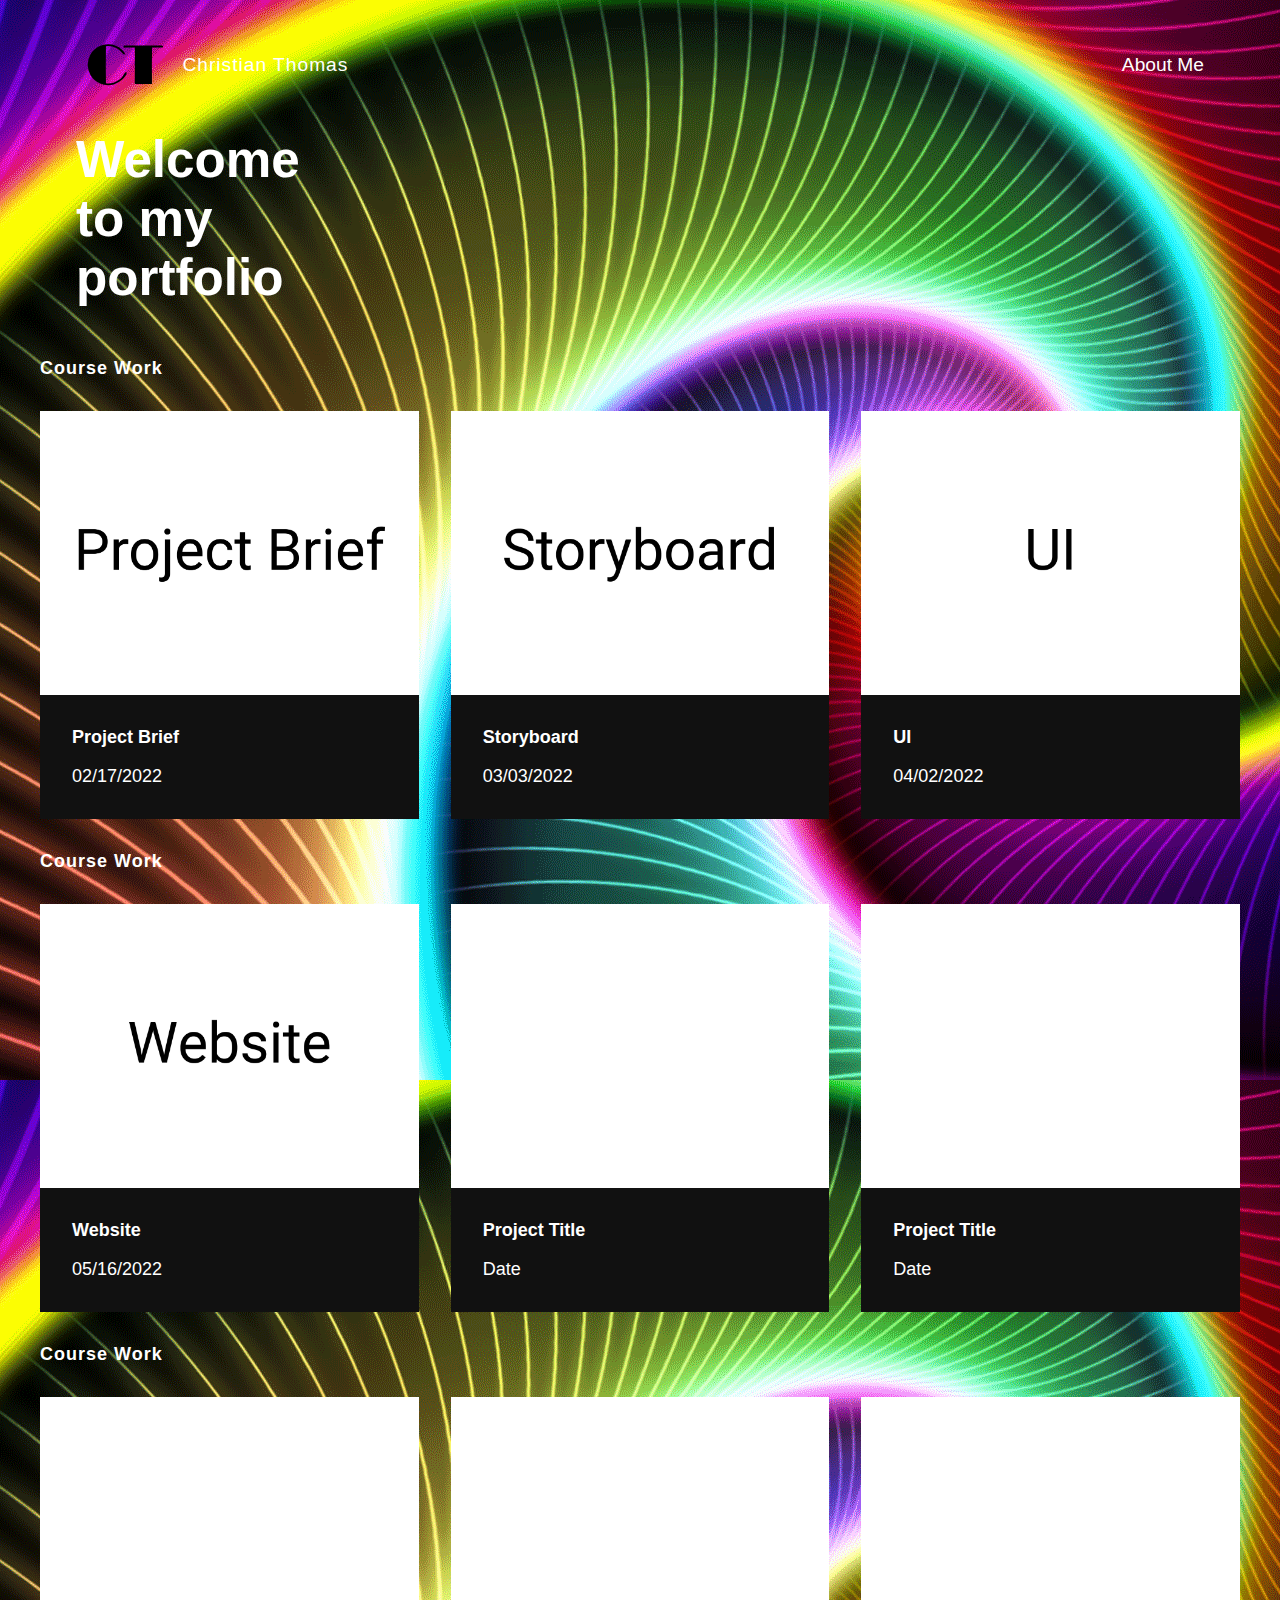
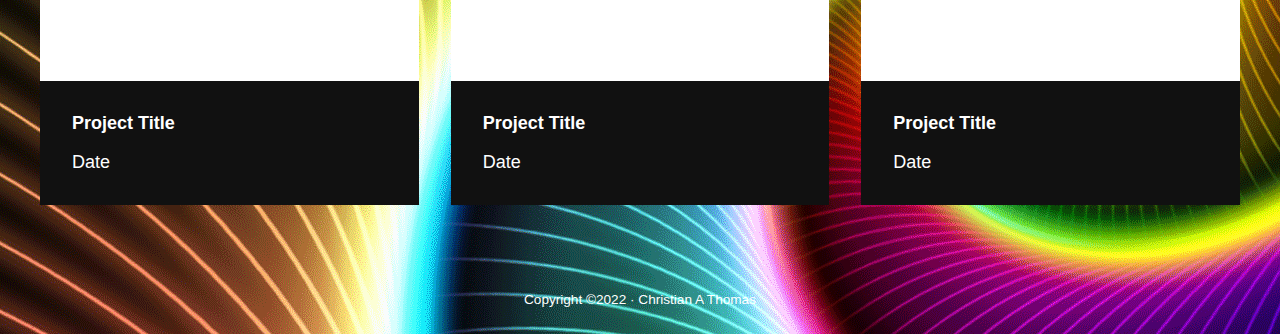
==== index.html @ 930c8ca1 "1" ====
<!-- HTML -->

<!DOCTYPE html>
<html>
	<head>
		<script src="https://cdnjs.cloudflare.com/ajax/libs/jquery/3.6.0/jquery.min.js" integrity="sha512-894YE6QWD5I59HgZOGReFYm4dnWc1Qt5NtvYSaNcOP+u1T9qYdvdihz0PPSiiqn/+/3e7Jo4EaG7TubfWGUrMQ==" crossorigin="anonymous" referrerpolicy="no-referrer"></script>
		<script src="js/main.js"></script>
		<link rel="stylesheet" type="text/css" href="css/grid.css">
		<link rel="stylesheet" type="text/css" href="css/reset.css">
		<link rel="stylesheet" type="text/css" href="css/style.css">
		<!-- SEO -->
		<meta name="description" content="This is my web journal.">
		<meta name="author" content="Christian Thomas">
		<meta name="viewport" content="width=device-width, initial-scale=1.0">
		<!--  Bookmark Icon-->
		<link rel="icon" type="image/png" href="images/CT.png">
		<!-- load google fonts -->
		<link href="https://fonts.googleapis.com/css2?family=Roboto:ital@1&family=Stick&display=swap" rel="stylesheet">
		<title> Christian Thomas Arts 486 </title>
	</head>
    <body>
    	<div id="wrapper">
    		<div id="masthead" class="grid">
    			<div id="topnav" class="width-12-12 width-12-12-m">
    				<ul>
						<li>
							<div id="logo">
								<a href="/" title="Christian Thomas">
									<svg id="Layer_1" data-name="Layer 1" xmlns="http://www.w3.org/2000/svg" viewBox="0 0 1037.62 583.66"><path d="M303.58,104.22l-1.71,202.92,1.71,172.3a191.52,191.52,0,0,0,24.59,2q28,0,57.44-10a181.86,181.86,0,0,0,52-27.19q14.58-11.16,30.15-29.76a212.54,212.54,0,0,0,25-36.35q5.43-10.31,11.72-10.3,9.44,0,9.43,8,0,8.58-14.16,29.05a244.72,244.72,0,0,1-31.06,36.78,199.27,199.27,0,0,1-86.14,48.94,213.14,213.14,0,0,1-57.25,8.3q-40.06,0-80.42-17.17-64.68-27.19-98.45-86.15-28.05-48.94-28.05-103.89,0-56.1,29.19-105.9,31.2-52.95,88.15-81,41.51-20,89.58-20,82.44,0,142.53,55.81,28.62,26.63,28.62,38.35a7.63,7.63,0,0,1-2.85,5.73,9.25,9.25,0,0,1-6.29,2.57q-5.71,0-13.72-11.16-24.57-34-64.87-53.95a190,190,0,0,0-85.16-19.89A96.57,96.57,0,0,0,303.58,104.22Z"/><path d="M771.39,115.67,770,205.25l-.86,85,.86,196.9H595.38l1.72-228.1-.86-77.56-.86-65.83-37.78.86-54.09,1.14-8,.29q-13.73,0-13.73-10.3,0-9.16,8-10.31,2.28-.57,14-.85H855q18.3.28,21.75,1.71,5.71,2.3,5.72,9.73,0,9.74-14.6,9.73L843,116.82l-65.83-1.15Z"/></svg>
	          			<h1>Christian Thomas</h1>
	        			</a>
      				</div>
						</li>
						<li><a href="about.html">About Me</a></li>
					</ul>
				</div>
			</div>
			<div id="main" class="grid">

	        <div id="intro-holder">
	          <h1>Welcome to my portfolio</h1>
	        </div>
	      </div>
	      <div id="work" class="width-12-12-m width-12-12">
	        <h3>Course Work</h3>
	        <div id="work-holder" class="grid">
	          <div class="width-12-12-m width-4-12 work-item">
	            <a class="inner" href="800.html" title="Project Brief">
	              <img title="Project Brief" src="images/Project Brief.jpg" />
	              <div class="work-inside">
	                <h2>Project Brief</h2>
	                <p>02/17/2022</p>
	              </div>
	            </a>
	          </div>
	          <div class="width-12-12-m width-4-12 work-item">
	            <a class="inner" href="story board.html" title="Story Board">
	              <img title="Storyboard" src="images/Storyboard-01.jpg"/>
	              <div class="work-inside">
	                <h2>Storyboard</h2>
	                <p>03/03/2022</p>
	              </div>
	            </a>
	          </div>
	          <div class="width-12-12-m width-4-12 work-item">
	            <a class="inner" href="UI.html" title="Project Title">
	              <img title="UI" src="images/UI.jpg" />
	              <div class="work-inside">
	                <h2>UI</h2>
	                <p>04/02/2022</p>
	              </div>
	            </a>
	          </div>
	          <div id="work" class="width-12-12-m width-12-12">
	        <h3>Course Work</h3>
	        <div id="work-holder" class="grid">
	          <div class="width-12-12-m width-4-12 work-item">
	            <a class="inner" href="website.html" title="Project Title">
	              <img title="Website" src="images/website-01.jpg" />
	              <div class="work-inside">
	                <h2>Website</h2>
	                <p>05/16/2022</p>
	              </div>
	            </a>
	          </div>
	          <div class="width-12-12-m width-4-12 work-item">
	            <a class="inner" href="portfolio-single.html" title="Project Title">
	              <img title="Every Single Person" src="images/white-01.jpg" />
	              <div class="work-inside">
	                <h2>Project Title</h2>
	                <p>Date</p>
	              </div>
	            </a>
	          </div>
	          <div class="width-12-12-m width-4-12 work-item">
	            <a class="inner" href="portfolio-single.html" title="Project Title">
	              <img title="Every Single Person" src="images/white-01.jpg" />
	              <div class="work-inside">
	                <h2>Project Title</h2>
	                <p>Date</p>
	              </div>
	            </a>
	          </div>
	          <div id="work" class="width-12-12-m width-12-12">
	        <h3>Course Work</h3>
	        <div id="work-holder" class="grid">
	          <div class="width-12-12-m width-4-12 work-item">
	            <a class="inner" href="portfolio-single.html" title="Project Title">
	              <img title="Every Single Person" src="images/white-01.jpg" />
	              <div class="work-inside">
	                <h2>Project Title</h2>
	                <p>Date</p>
	              </div>
	            </a>
	          </div>
	          <div class="width-12-12-m width-4-12 work-item">
	            <a class="inner" href="portfolio-single.html" title="Project Title">
	              <img title="Every Single Person" src="images/white-01.jpg" />
	              <div class="work-inside">
	                <h2>Project Title</h2>
	                <p>Date</p>
	              </div>
	            </a>
	          </div>
	          <div class="width-12-12-m width-4-12 work-item">
	            <a class="inner" href="portfolio-single.html" title="Project Title">
	              <img title="Every Single Person" src="images/white-01.jpg" />
	              <div class="work-inside">
	                <h2>Project Title</h2>
	                <p>Date</p>
	              </div>
	            </a>
	          </div>

	        <div>
	      </div>
    	</div>
			<div id="footer" class="grid">
	      <div class="width-12-12-m width-12-12">
	        <p>Copyright ©2022 · Christian A Thomas</p>
	      </div>
    </div>
		</div>


	</body>

</html>
---- css/grid.css ----
/* G R I D */

.grid {
  display: grid;
  grid-template-columns: repeat(12, 1fr);
  grid-gap: 1rem;
}

.grid div {
  /*background-color:rgba(0,0,0,0.04);*/
}

/* H E I G H T */

.height-2 {
	grid-row: span 2;
}

.height-3 {
	grid-row: span 3;
}

/* M O B I L E */

.width-1-12-m {
  grid-column: span 1;
}

.width-2-12-m {
  grid-column: span 2;
}

.width-3-12-m {
  grid-column: span 3;
}

.width-4-12-m {
  grid-column: span 4;
}

.width-5-12-m {
  grid-column: span 5;
}

.width-6-12-m {
  grid-column: span 6;
}

.width-7-12-m {
  grid-column: span 7;
}

.width-8-12-m {
  grid-column: span 8;
}

.width-9-12-m {
  grid-column: span 9;
}

.width-10-12-m {
  grid-column: span 10;
}

.width-11-12-m {
  grid-column: span 11;
}

.width-12-12-m {
  grid-column: span 12;
}

/* D E S K T O P / L A P T O P */

@media (min-width: 700px) {

  .grid {
    grid-gap: 2rem;
  }

  .width-1-12 {
    grid-column: span 1;
  }

  .width-2-12 {
    grid-column: span 2;
  }

  .width-3-12 {
    grid-column: span 3;
  }

  .width-4-12 {
    grid-column: span 4;
  }

  .width-5-12 {
    grid-column: span 5;
  }

  .width-6-12 {
    grid-column: span 6;
  }

  .width-7-12 {
    grid-column: span 7;
  }

  .width-8-12 {
    grid-column: span 8;
  }

  .width-9-12 {
    grid-column: span 9;
  }

  .width-10-12 {
    grid-column: span 10;
  }

  .width-11-12 {
    grid-column: span 11;
  }

  .width-12-12 {
    grid-column: span 12;
  }

}
---- css/style.css ----
/*stylesheet*/

/* vars */
:root {
  --background-color: white;
  --body-color: #111;
}

body {
  margin: 0;  
  font-family: 'Roboto Regular', sans-serif;
  font-weight: 300;
  color: white;
background-image: url("../images/Gif.gif")
}


h1, h2, h3, h4, p {
  margin-top: 0;
  margin-bottom: 1em;
}

h1, h2 {
  font-weight: 700;
}

#wrapper {
  margin: 0 auto;
  max-width: 1200px;
}

#main, #footer, #masthead {
  margin: 2em 2em 0;
}

#logo a {
  text-decoration: none;
  display: flex;
  width: 100%;
  height: 100%;
  align-items: center;
}

#logo h1 {
  letter-spacing: 1px;
  font-weight: 300;
  font-size: 1.2rem;
  margin-bottom: 0;
}

#logo svg {
  margin-right: .25rem;
  height: 3.6rem;
  width: auto;
}

#topnav ul {
  list-style: none;
  padding-left: 0;
  margin: 0;
  display: flex; 
  flex-wrap: wrap;
  width: 100%;
  height: 100%;
  align-items: center;
}

#topnav ul {
  display: flex;
}

#topnav li {
  margin-right: 2em;
  margin-bottom: 0;
}

#topnav li:first-child {
  margin-right: auto;
}

#topnav li:last-child {
  margin-right: 0;
}

#topnav li a {
  text-decoration: none;
  font-size: 1.2rem;
}

/* INTRO */

#intro {
  display: flex;
  align-items: center;
  height: 70vh;
}

#work h3, #page h3 {
  font-weight: 600;
  letter-spacing: 1px;
  margin-bottom: 2rem;
}

#work h3 a, #page h3 a {
  color: var(--body-color);
  text-decoration: none;
}

.work-item {
  overflow: hidden;
  position: relative;
  width: 100%; 
}

.work-item .inner .work-inside {
  color: #fff;
  padding: 2rem;
  width: 100%;
  background-color: var(--body-color);
  text-align: left;
}

.work-item .inner .work-inside p:last-child {
  margin-bottom: 0;
}

.work-item .inner:hover .work-inside {
  opacity: 1;
}

.work-item img {
  display: block;
  width: 100%;
  height: auto;
}

/* PAGE */

#page {
  margin-top: 2rem;
  margin-bottom: 2rem;
}

.page-item .date-holder {
  margin-bottom: .25em;
}

.page-item {
background-color: white;
color: black;
padding: 1em;
}

.page-item img {
  display: block;
  width: 100%;
  height: auto;
}

.page-item .caption {
  font-size: .75rem;
  color: #666666;
  display: block;
  width: 100%;
  margin-top: .5rem;
  margin-bottom: 2rem;
  text-align: left;
}

.page-item .date {
  margin: 0;
  font-size: .85rem;
  padding: 0 4px;
  color: var(--background-color);
  display: inline-block;
  background-color: var(--body-color);
}

.page-item h2 a {
  color: var(--body-color);
  text-decoration-color: transparent; 
  transition: text-decoration-color .3s ease-in-out;
}

.page-item h2 a:hover {
  color: var(--body-color);
  text-decoration-color: var(--body-color); 
}

.page-item a {
  color: blue;
  text-decoration-color: var(--body-color); 
}

.page-item a:hover {
  color: var(--body-color);
}


/*FOOTER*/

#footer {
  padding: 2em;
  text-align: center;
  font-size: .85rem;
}

#footer p:last-child {
  margin-bottom: 0;
}

/*RESPONSIVE*/

/* for variable type sizing */
@media screen and (min-width: 320px) {
  body {
    font-size: calc(12px + 4 * ((100vw - 320px) / 960));
  }
}

@media all and (max-width: 699px) { 

  #intro-holder h1 {
    font-size: 2.2rem
  }

  .work-item .inner .work-inside {
    opacity: 1;
  }

}

@media all and (min-width: 700px) {

  #intro-holder h1 {
    font-size: 3.2rem
  }

  #intro {
    height: 70vh;
  }

  #intro-holder {
    padding: 0 0em;
  }

  body {
    font-size: 18px;
  }

}
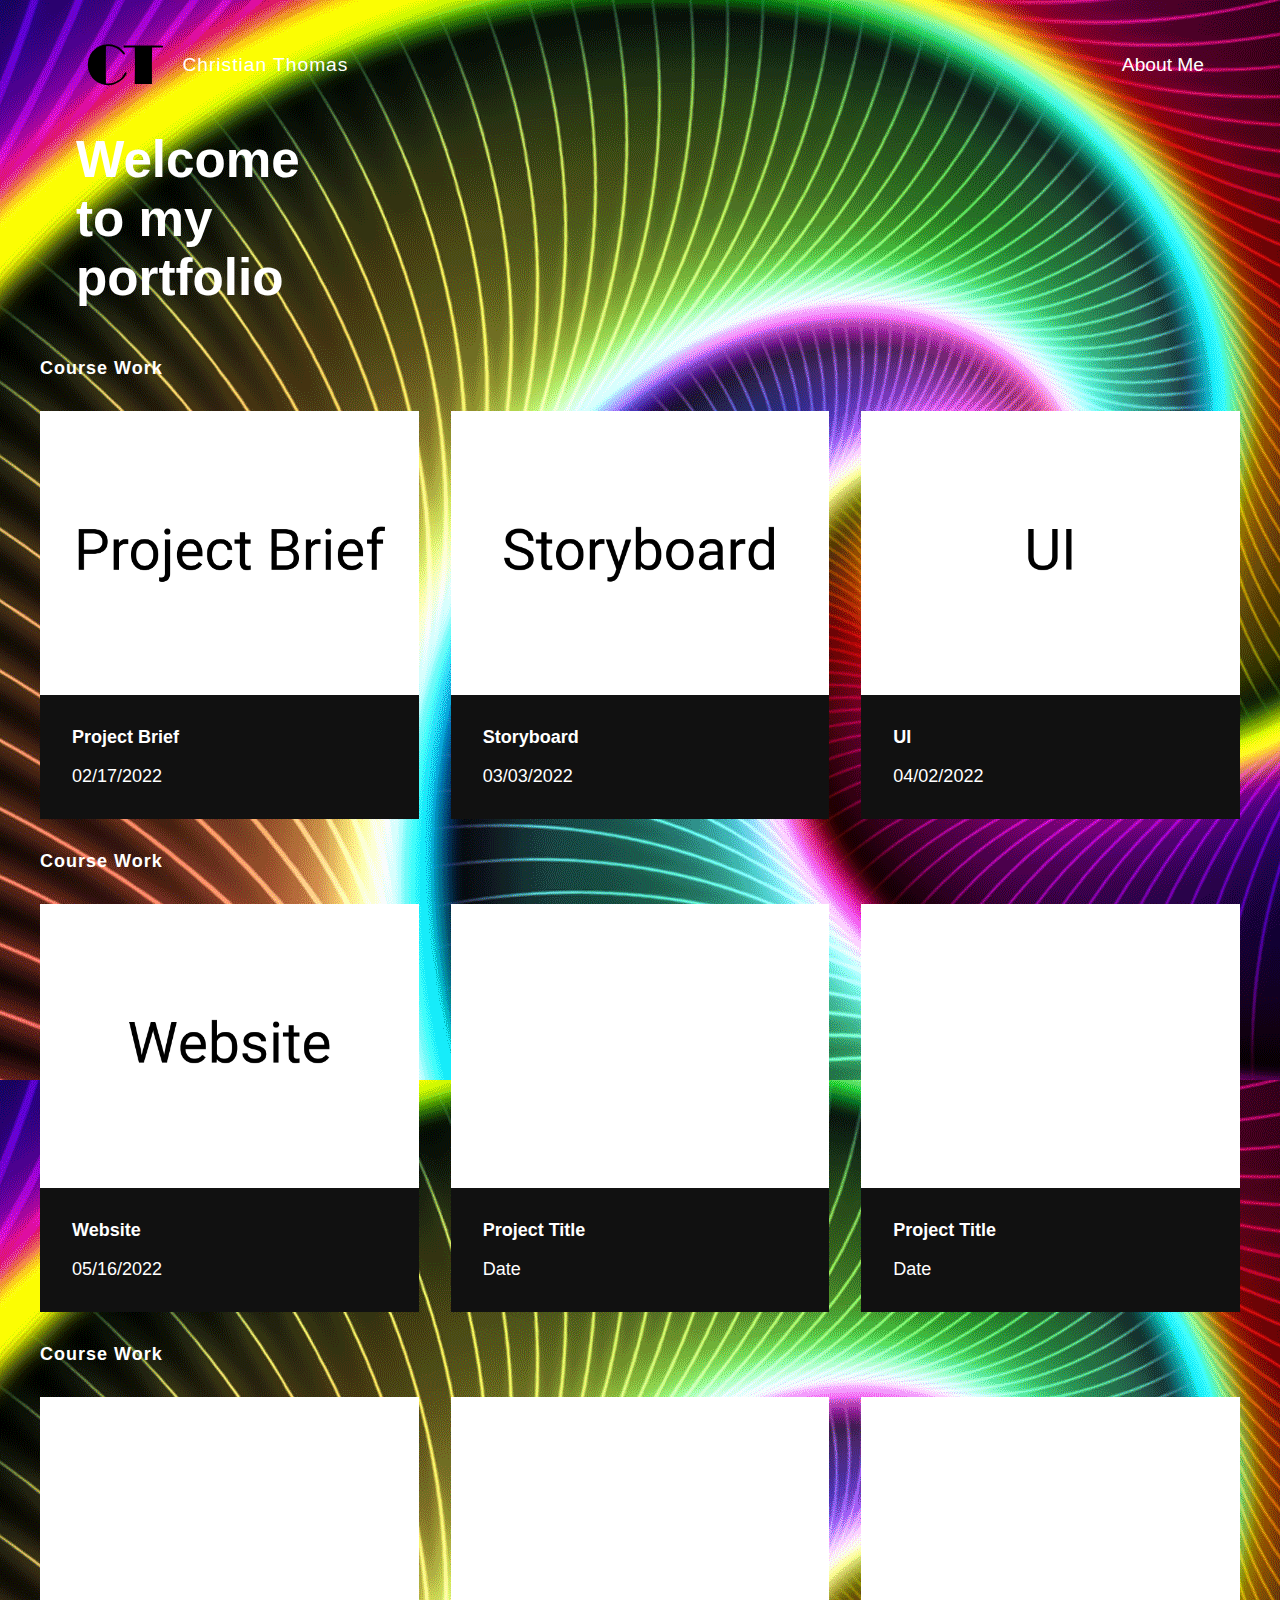
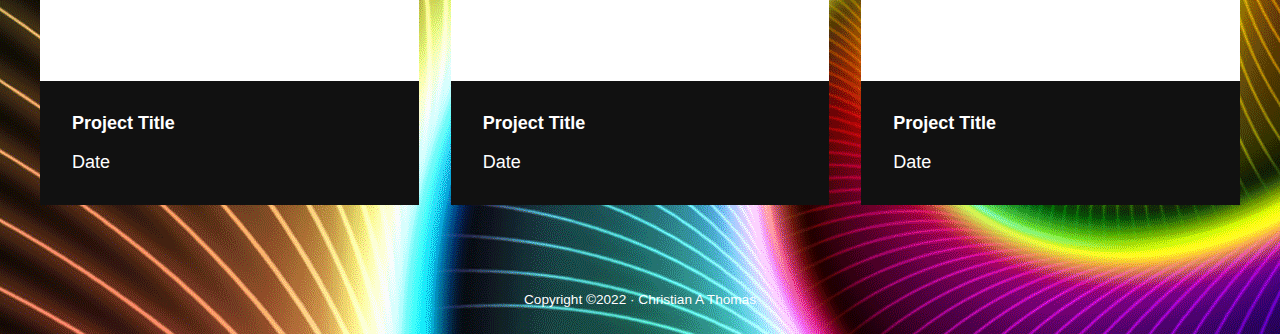
==== commit 61c27076: "Update index.html" ====
--- a/index.html
+++ b/index.html
@@ -85,7 +85,7 @@
 	          </div>
 	          <div class="width-12-12-m width-4-12 work-item">
 	            <a class="inner" href="portfolio-single.html" title="Project Title">
-	              <img title="Every Single Person" src="images/white-01.jpg" />
+	              <img title="Blank" src="images/white-01.jpg" />
 	              <div class="work-inside">
 	                <h2>Project Title</h2>
 	                <p>Date</p>
@@ -94,7 +94,7 @@
 	          </div>
 	          <div class="width-12-12-m width-4-12 work-item">
 	            <a class="inner" href="portfolio-single.html" title="Project Title">
-	              <img title="Every Single Person" src="images/white-01.jpg" />
+	              <img title="Blank" src="images/white-01.jpg" />
 	              <div class="work-inside">
 	                <h2>Project Title</h2>
 	                <p>Date</p>
@@ -106,7 +106,7 @@
 	        <div id="work-holder" class="grid">
 	          <div class="width-12-12-m width-4-12 work-item">
 	            <a class="inner" href="portfolio-single.html" title="Project Title">
-	              <img title="Every Single Person" src="images/white-01.jpg" />
+	              <img title="Blank" src="images/white-01.jpg" />
 	              <div class="work-inside">
 	                <h2>Project Title</h2>
 	                <p>Date</p>
@@ -115,7 +115,7 @@
 	          </div>
 	          <div class="width-12-12-m width-4-12 work-item">
 	            <a class="inner" href="portfolio-single.html" title="Project Title">
-	              <img title="Every Single Person" src="images/white-01.jpg" />
+	              <img title="Blank" src="images/white-01.jpg" />
 	              <div class="work-inside">
 	                <h2>Project Title</h2>
 	                <p>Date</p>
@@ -124,7 +124,7 @@
 	          </div>
 	          <div class="width-12-12-m width-4-12 work-item">
 	            <a class="inner" href="portfolio-single.html" title="Project Title">
-	              <img title="Every Single Person" src="images/white-01.jpg" />
+	              <img title="Blank" src="images/white-01.jpg" />
 	              <div class="work-inside">
 	                <h2>Project Title</h2>
 	                <p>Date</p>
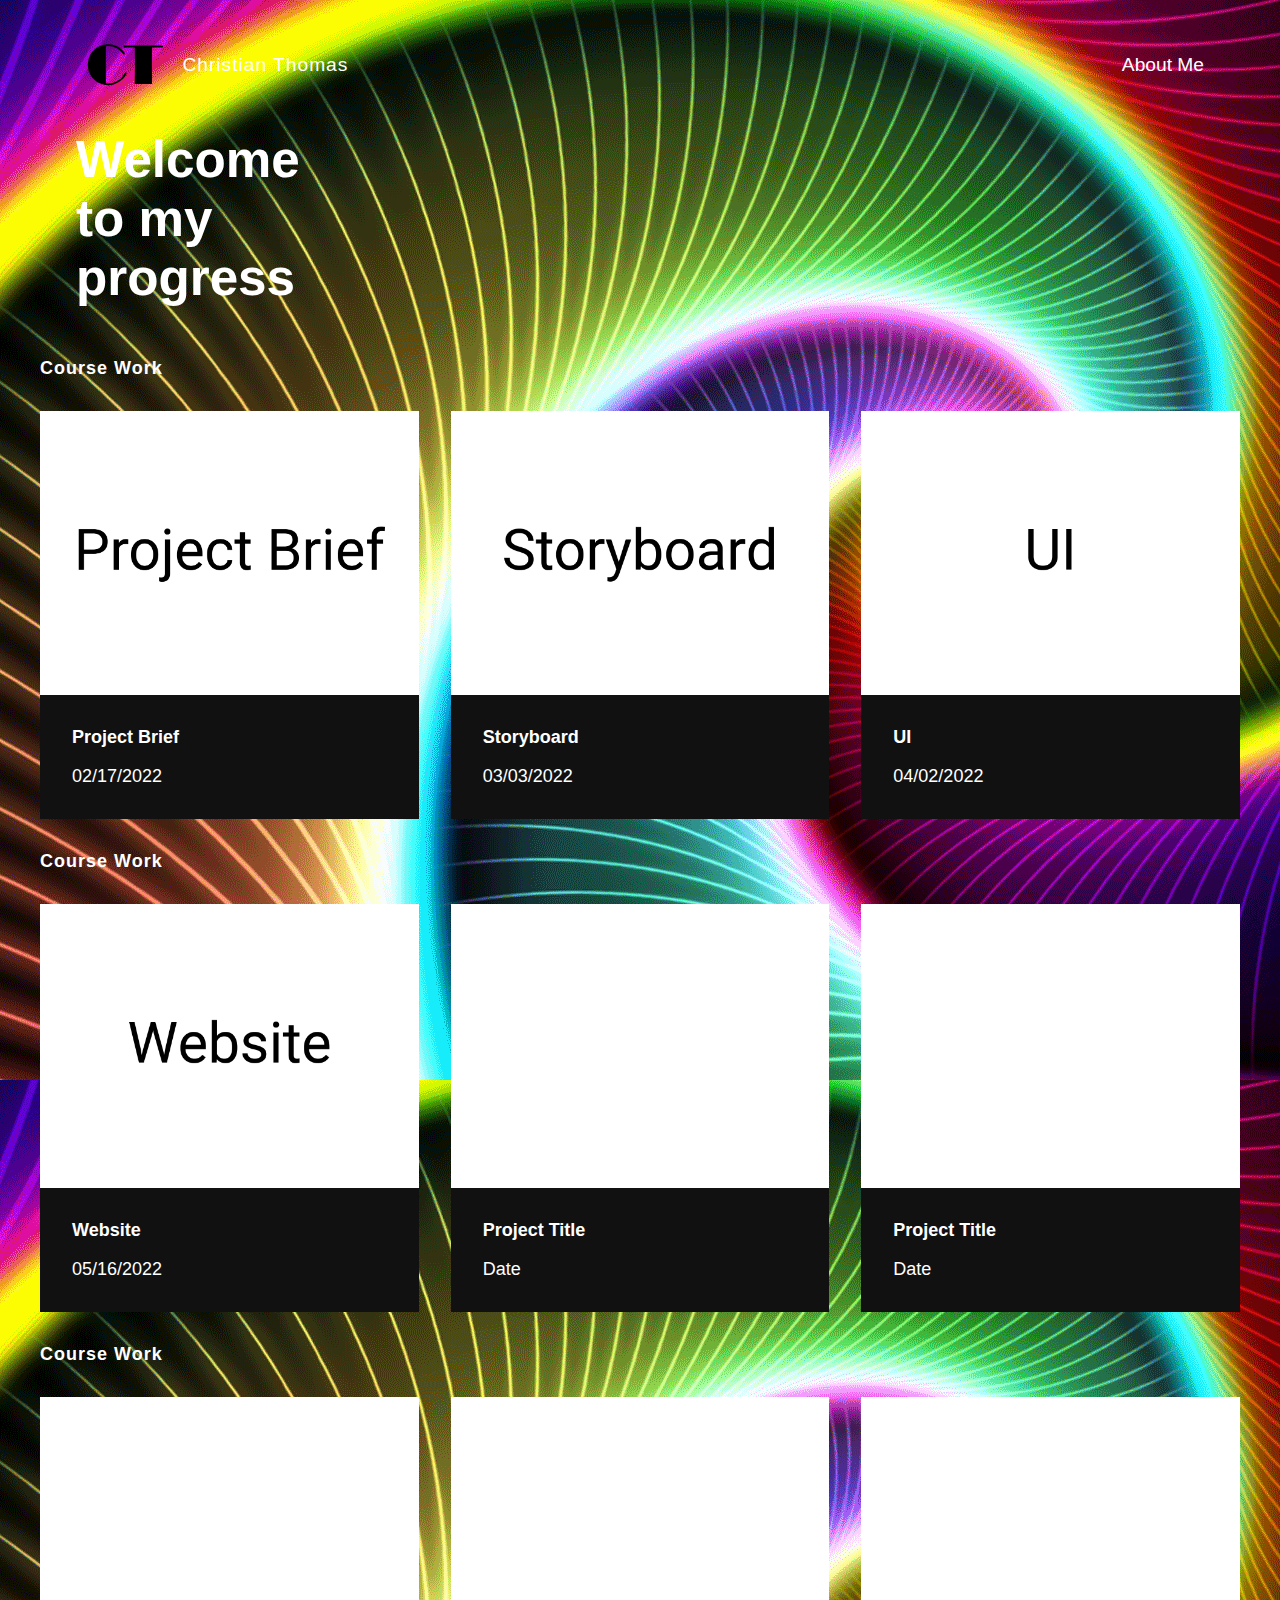
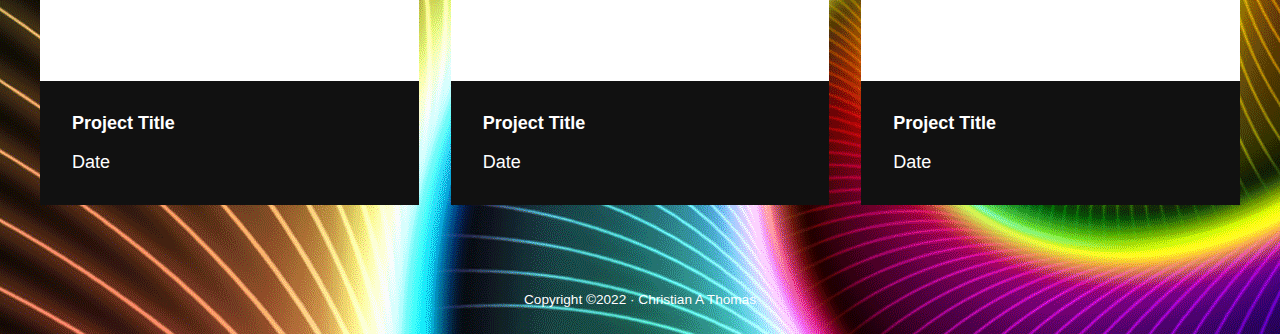
==== commit 8dfff0ca: "Update index.html" ====
--- a/index.html
+++ b/index.html
@@ -38,7 +38,7 @@
 			<div id="main" class="grid">
 
 	        <div id="intro-holder">
-	          <h1>Welcome to my portfolio</h1>
+	          <h1>Welcome to my progress</h1>
 	        </div>
 	      </div>
 	      <div id="work" class="width-12-12-m width-12-12">
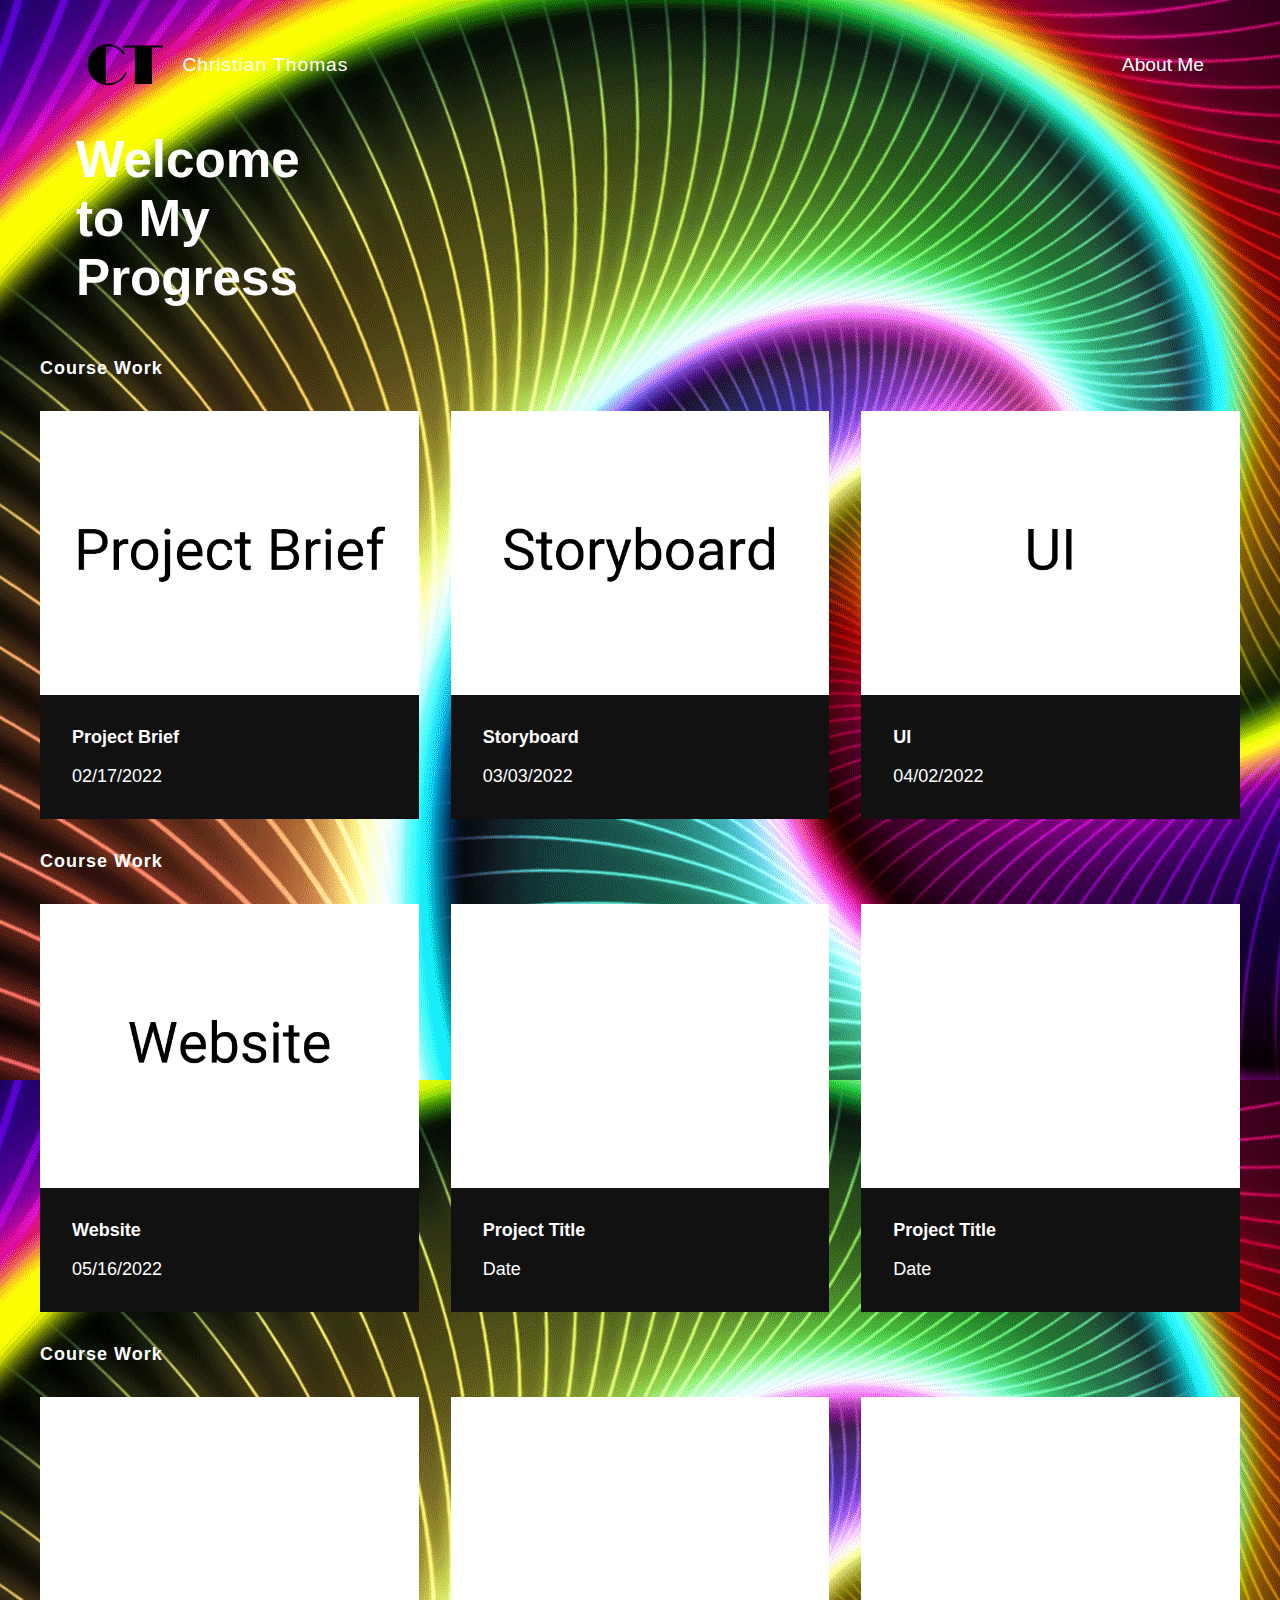
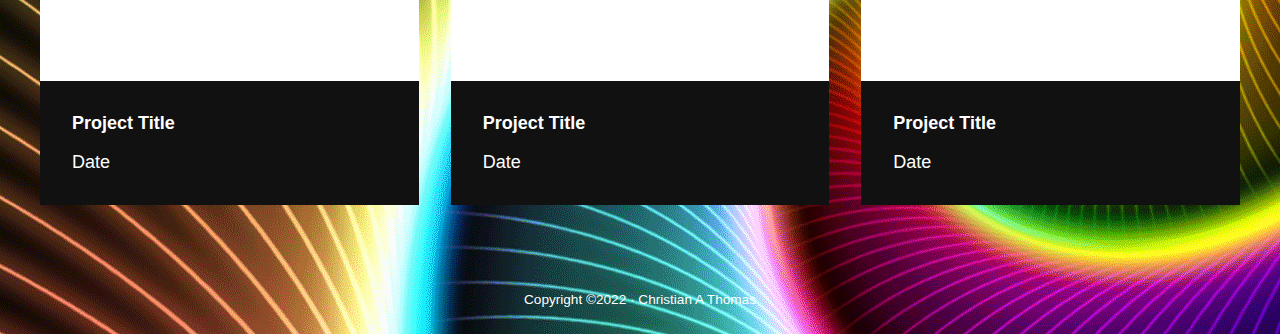
==== commit ca723439: "Update index.html" ====
--- a/index.html
+++ b/index.html
@@ -38,7 +38,7 @@
 			<div id="main" class="grid">
 
 	        <div id="intro-holder">
-	          <h1>Welcome to my progress</h1>
+	          <h1>Welcome to My Progress</h1>
 	        </div>
 	      </div>
 	      <div id="work" class="width-12-12-m width-12-12">
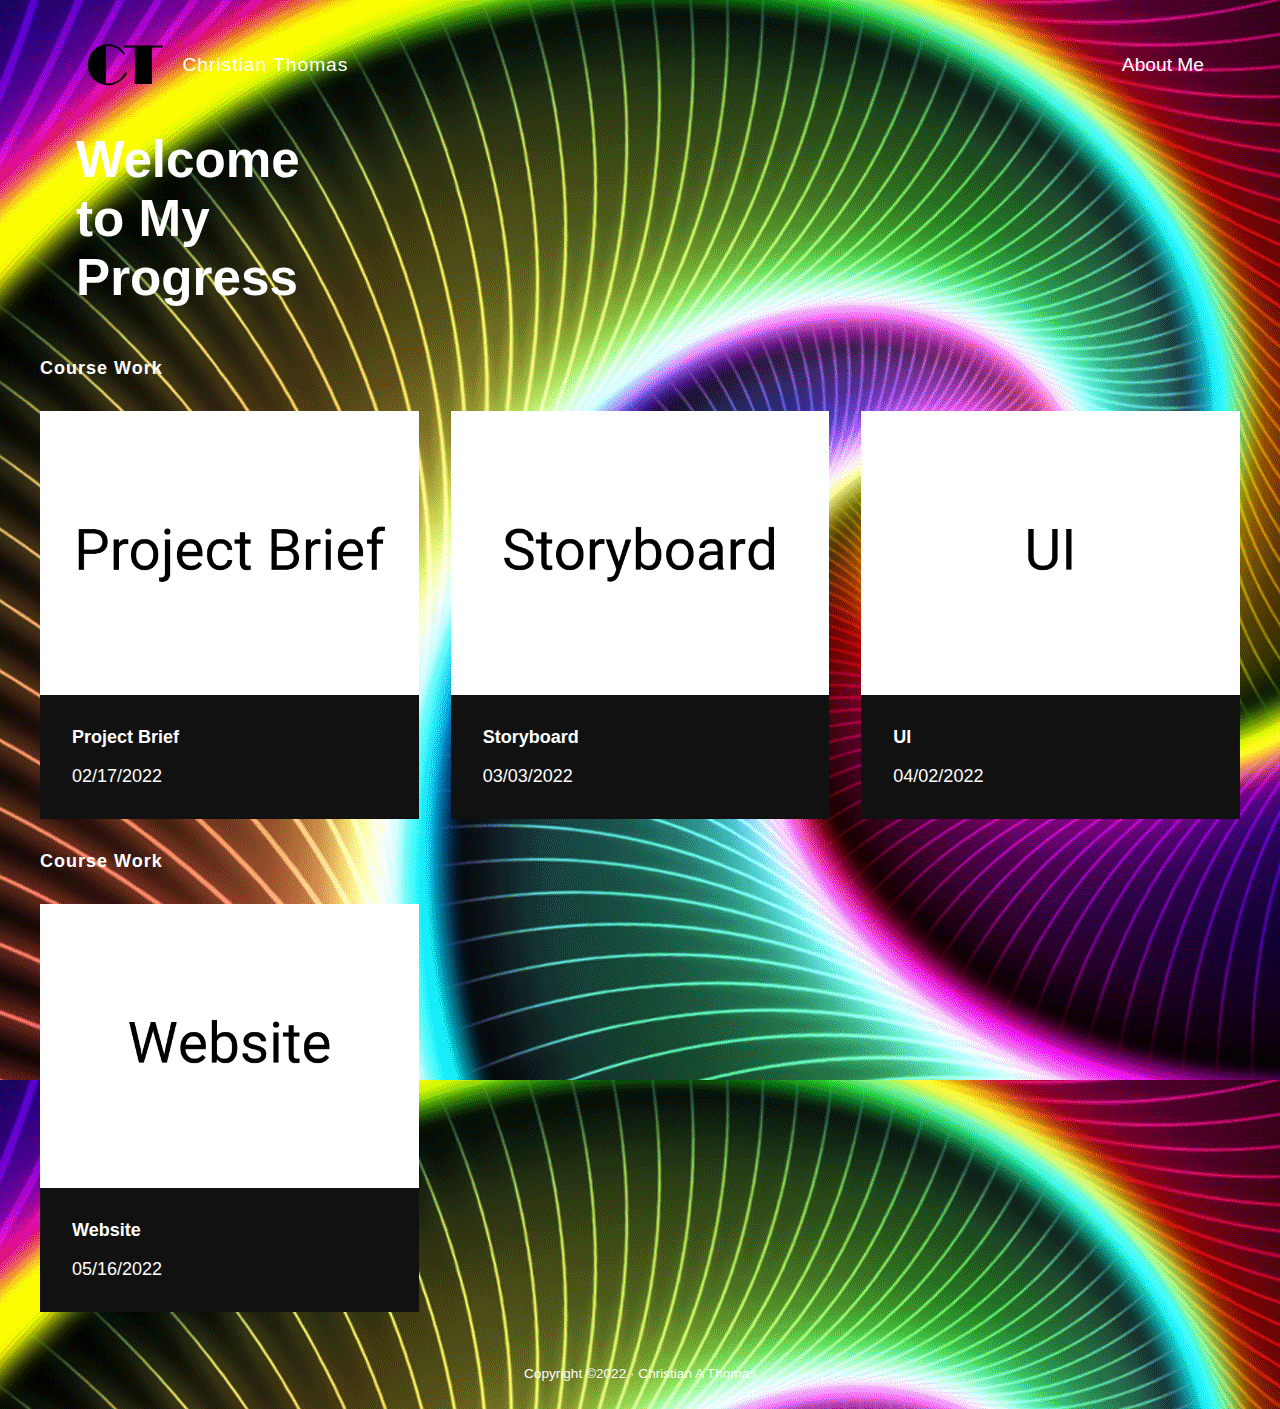
==== commit f339babd: "Update index.html" ====
--- a/index.html
+++ b/index.html
@@ -75,7 +75,7 @@
 	        <h3>Course Work</h3>
 	        <div id="work-holder" class="grid">
 	          <div class="width-12-12-m width-4-12 work-item">
-	            <a class="inner" href="website.html" title="Project Title">
+	            <a class="inner" href="https://binghamton-university-design.github.io/final-project-cthoma61/" title="Project Title">
 	              <img title="Website" src="images/website-01.jpg" />
 	              <div class="work-inside">
 	                <h2>Website</h2>
@@ -83,55 +83,6 @@
 	              </div>
 	            </a>
 	          </div>
-	          <div class="width-12-12-m width-4-12 work-item">
-	            <a class="inner" href="portfolio-single.html" title="Project Title">
-	              <img title="Blank" src="images/white-01.jpg" />
-	              <div class="work-inside">
-	                <h2>Project Title</h2>
-	                <p>Date</p>
-	              </div>
-	            </a>
-	          </div>
-	          <div class="width-12-12-m width-4-12 work-item">
-	            <a class="inner" href="portfolio-single.html" title="Project Title">
-	              <img title="Blank" src="images/white-01.jpg" />
-	              <div class="work-inside">
-	                <h2>Project Title</h2>
-	                <p>Date</p>
-	              </div>
-	            </a>
-	          </div>
-	          <div id="work" class="width-12-12-m width-12-12">
-	        <h3>Course Work</h3>
-	        <div id="work-holder" class="grid">
-	          <div class="width-12-12-m width-4-12 work-item">
-	            <a class="inner" href="portfolio-single.html" title="Project Title">
-	              <img title="Blank" src="images/white-01.jpg" />
-	              <div class="work-inside">
-	                <h2>Project Title</h2>
-	                <p>Date</p>
-	              </div>
-	            </a>
-	          </div>
-	          <div class="width-12-12-m width-4-12 work-item">
-	            <a class="inner" href="portfolio-single.html" title="Project Title">
-	              <img title="Blank" src="images/white-01.jpg" />
-	              <div class="work-inside">
-	                <h2>Project Title</h2>
-	                <p>Date</p>
-	              </div>
-	            </a>
-	          </div>
-	          <div class="width-12-12-m width-4-12 work-item">
-	            <a class="inner" href="portfolio-single.html" title="Project Title">
-	              <img title="Blank" src="images/white-01.jpg" />
-	              <div class="work-inside">
-	                <h2>Project Title</h2>
-	                <p>Date</p>
-	              </div>
-	            </a>
-	          </div>
-
 	        <div>
 	      </div>
     	</div>
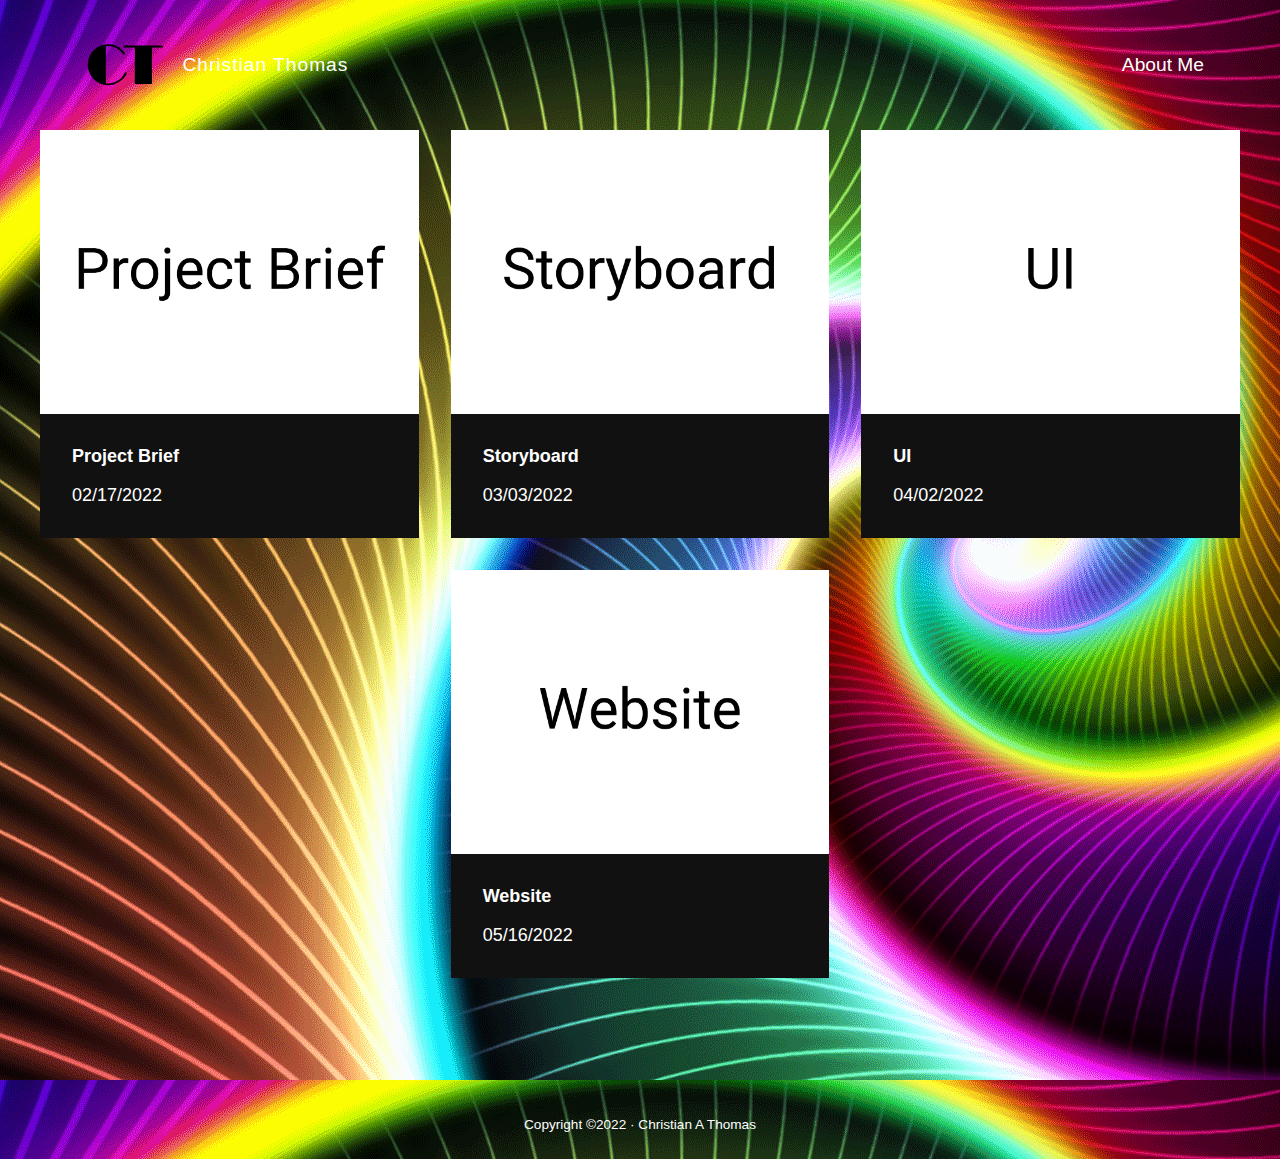
==== commit 25270539: "1" ====
--- a/index.html
+++ b/index.html
@@ -38,11 +38,9 @@
 			<div id="main" class="grid">
 
 	        <div id="intro-holder">
-	          <h1>Welcome to My Progress</h1>
 	        </div>
 	      </div>
 	      <div id="work" class="width-12-12-m width-12-12">
-	        <h3>Course Work</h3>
 	        <div id="work-holder" class="grid">
 	          <div class="width-12-12-m width-4-12 work-item">
 	            <a class="inner" href="800.html" title="Project Brief">
@@ -72,10 +70,14 @@
 	            </a>
 	          </div>
 	          <div id="work" class="width-12-12-m width-12-12">
-	        <h3>Course Work</h3>
 	        <div id="work-holder" class="grid">
+	          
 	          <div class="width-12-12-m width-4-12 work-item">
-	            <a class="inner" href="https://binghamton-university-design.github.io/final-project-cthoma61/" title="Project Title">
+	            
+	          </div>
+
+	          <div class="width-12-12-m width-4-12 work-item">
+	            <a class="inner" href="website.html" title="Project Title">
 	              <img title="Website" src="images/website-01.jpg" />
 	              <div class="work-inside">
 	                <h2>Website</h2>
@@ -83,6 +85,10 @@
 	              </div>
 	            </a>
 	          </div>
+	          <div class="width-12-12-m width-4-12 work-item">
+	         
+	          </div>
+	          
 	        <div>
 	      </div>
     	</div>
--- a/css/style.css
+++ b/css/style.css
@@ -203,6 +203,7 @@
   padding: 2em;
   text-align: center;
   font-size: .85rem;
+  margin-top: 5rem;
 }
 
 #footer p:last-child {
